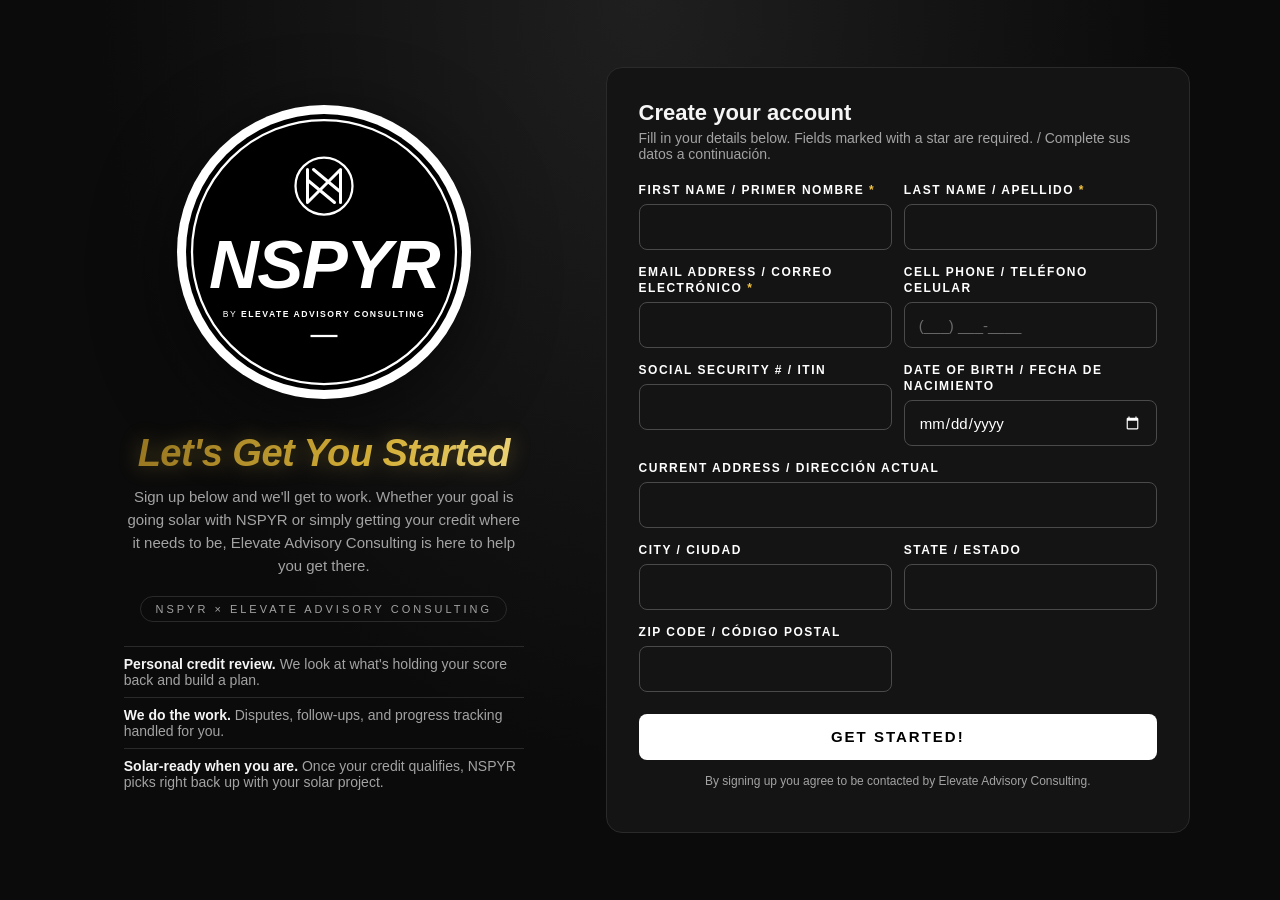
==== signup.html @ c7d2de72 "Give signup headline an animated gold shimmer Co-Authored-By: Claude Fable 5.1 <noreply@anthropic.co" ====
<!doctype html>
<html lang="en">
<head>
<meta charset="utf-8">
<meta name="viewport" content="width=device-width, initial-scale=1">
<title>Get Started — NSPYR × Elevate Advisory Consulting</title>
<style>
  :root{--bg:#0b0b0b;--panel:#141414;--line:#2a2a2a;--text:#f5f5f5;--muted:#a3a3a3;--accent:#fff;--warn:#f5c542}
  *{box-sizing:border-box}
  body{margin:0;background:radial-gradient(ellipse at top,#1f1f1f,var(--bg) 60%);color:var(--text);font-family:Helvetica,Arial,sans-serif;min-height:100vh;display:flex;align-items:center;justify-content:center;padding:32px 16px}
  .wrap{display:grid;grid-template-columns:1fr 1.25fr;gap:48px;max-width:1100px;width:100%;align-items:center}
  .brand{text-align:center}
  .brand img{width:min(300px,75vw);height:auto;filter:drop-shadow(0 20px 40px rgba(0,0,0,.6))}
  .brand h1{font-size:clamp(26px,3.5vw,38px);font-weight:900;font-style:italic;letter-spacing:-.5px;margin:26px 0 10px;background:linear-gradient(110deg,#8a6a1c 0%,#d4af37 25%,#fff3b0 48%,#d4af37 60%,#8a6a1c 80%,#d4af37 100%);background-size:250% auto;-webkit-background-clip:text;background-clip:text;color:transparent;-webkit-text-fill-color:transparent;animation:goldShine 3.5s linear infinite;filter:drop-shadow(0 0 10px rgba(212,175,55,.35))}
  @keyframes goldShine{to{background-position:250% center}}
  .brand p{color:var(--muted);line-height:1.55;margin:0 auto;max-width:400px;font-size:15px}
  .tag{display:inline-block;margin-top:18px;padding:6px 14px;border:1px solid var(--line);border-radius:999px;font-size:11px;letter-spacing:3px;text-transform:uppercase;color:var(--muted)}
  .perks{text-align:left;margin:24px auto 0;max-width:400px;padding:0;list-style:none;font-size:14px;color:var(--muted)}
  .perks li{padding:9px 0;border-top:1px solid var(--line)}
  .perks b{color:var(--text)}
  .card{background:var(--panel);border:1px solid var(--line);border-radius:16px;padding:32px}
  .card h2{margin:0 0 4px;font-size:22px}
  .card .sub{color:var(--muted);margin:0 0 20px;font-size:14px}
  /* Dispute Process form: transparent background, white labels */
  .dp-form{width:100%;max-width:none;margin:0;padding:0;border:0;background:transparent;color:var(--text);font-family:inherit}
  .dp-form .grid{display:grid;grid-template-columns:1fr 1fr;gap:14px 12px}
  .dp-form .field{margin:0}
  .dp-form .field.full{grid-column:1/-1}
  .dp-form .field:has(input[required]) label::after{content:" *";color:var(--warn)}
  .dp-form label{display:block;margin:0 0 6px;color:#fff;font-size:12px;line-height:16px;font-weight:700;letter-spacing:1.5px;text-transform:uppercase}
  .dp-form input:not([type=hidden]){height:46px;width:100%;display:block;padding:10px 14px;background:transparent;border:1px solid #4a4a4a;border-radius:8px;color:#fff;font-size:15px;font-weight:400;font-family:inherit;color-scheme:dark}
  .dp-form input::placeholder{color:#6b6b6b}
  .dp-form input:focus{outline:none;border-color:#fff}
  .dp-form .actions{margin:22px 0 0}
  .dp-form button{width:100%;display:block;padding:14px;background:var(--accent);color:#000;border:0;border-radius:8px;font-weight:900;font-size:15px;letter-spacing:2px;text-transform:uppercase;cursor:pointer;line-height:1.2;font-family:inherit}
  .dp-form button:hover{background:#e6e6e6}
  .fine{font-size:12px;color:var(--muted);text-align:center;margin-top:14px}
  @media(max-width:820px){.wrap{grid-template-columns:1fr}.dp-form .grid{grid-template-columns:1fr}}
</style>
</head>
<body>
<main class="wrap">
  <section class="brand">
    <img src="assets/nspyr-elevate-logo.svg" alt="NSPYR by Elevate Advisory Consulting">
    <h1>Let's Get You Started</h1>
    <p>Sign up below and we'll get to work. Whether your goal is going solar with NSPYR or simply getting your credit where it needs to be, Elevate Advisory Consulting is here to help you get there.</p>
    <span class="tag">NSPYR × Elevate Advisory Consulting</span>
    <ul class="perks">
      <li><b>Personal credit review.</b> We look at what's holding your score back and build a plan.</li>
      <li><b>We do the work.</b> Disputes, follow-ups, and progress tracking handled for you.</li>
      <li><b>Solar-ready when you are.</b> Once your credit qualifies, NSPYR picks right back up with your solar project.</li>
    </ul>
  </section>

  <section class="card">
    <h2>Create your account</h2>
    <p class="sub">Fill in your details below. Fields marked with a star are required. / Complete sus datos a continuación.</p>

<form action="https://pulse.disputeprocess.com/CustumFieldController"
      onsubmit="return submitForm(this);"
      enctype="multipart/form-data"
      method="POST"
      class="dp-form">

    <input type="hidden" name="method" value="addWebFormData">
    <input type="hidden" name="tab_info_id" value="cXo0Q0dhNSs2cTdDUVg2OG1zdlRFUT09">
    <input type="hidden" name="redirect_url" value="https://app.myfreescorenow.com/enroll/B02C0134">
    <input type="hidden" name="company_id" value="M3Z6NGlhWDBxZmRjNk5jQVZPdEZrdz09">
    <input type="hidden" name="cust_type" value="2">
    <input type="hidden" name="add_affiliate_flag" value="0">
    <input type="hidden" name="assignedto_id" value="26055">
    <input type="hidden" name="sales_representative_id" value="26055">
    <input type="hidden" name="workflow_statusid" value="30">
    <input type="hidden" name="folder_statusid" value="1">
    <input type="hidden" name="customer_statusid" value="1">
    <input type="hidden" name="portalAccess" value="1">
    <input type="hidden" name="customerAgreementIDs" value="30537">

    <div class="grid">
        <div class="field">
            <label>First Name / Primer Nombre</label>
            <div><input type="text" class="form-control" name="firstName" required></div>
        </div>
        <div class="field">
            <label>Last Name / Apellido</label>
            <div><input type="text" class="form-control" name="lastName" required></div>
        </div>
        <div class="field">
            <label>Email Address / Correo Electrónico</label>
            <div><input type="email" name="email" required></div>
        </div>
        <div class="field">
            <label>Cell Phone / Teléfono Celular</label>
            <div><input type="text" name="mobilePhone1" placeholder="(___) ___-____"></div>
        </div>
        <div class="field">
            <label>Social Security # / ITIN</label>
            <div><input type="text" class="form-control" name="socialSecurityNumber1"></div>
        </div>
        <div class="field">
            <label>Date Of Birth / Fecha de Nacimiento</label>
            <div><input type="date" name="dateOfBirth"></div>
        </div>
        <div class="field full">
            <label>Current Address / Dirección Actual</label>
            <div><input type="text" class="form-control" name="currentAddress"></div>
        </div>
        <div class="field">
            <label>City / Ciudad</label>
            <div><input type="text" class="form-control" name="city"></div>
        </div>
        <div class="field">
            <label>State / Estado</label>
            <div><input type="text" class="form-control" name="state"></div>
        </div>
        <div class="field">
            <label>Zip code / Código Postal</label>
            <div><input type="text" class="form-control" name="zipCode1"></div>
        </div>
    </div>

    <div class="actions">
        <button type="submit" class="btn btn-info">GET STARTED!</button>
    </div>

</form>

    <p class="fine">By signing up you agree to be contacted by Elevate Advisory Consulting.</p>
  </section>
</main>


<script>
var formData1 = new FormData();

const submitForm = function submitForm(form) {

    var elements = form;
    var formData = new FormData();

    var firstName = "",
        lastName = "",
        currentAddress = "",
        city = "",
        state = "",
        zipCode = "",
        mobilePhone = "",
        email = "",
        userPassword = "";

    for (var i = 0; i < elements.length; i++) {

        var currentElement = elements[i].name;

        if (currentElement.includes("firstName"))
            firstName = elements[i].value.length > 0 && elements[i].value != undefined
                ? elements[i].value
                : "";

        if (currentElement.includes("lastName"))
            lastName = elements[i].value.length > 0 && elements[i].value != undefined
                ? elements[i].value
                : "";

        if (currentElement.includes("currentAddress"))
            currentAddress = elements[i].value.length > 0 && elements[i].value != undefined
                ? elements[i].value
                : "";

        if (currentElement.includes("city"))
            city = elements[i].value.length > 0 && elements[i].value != undefined
                ? elements[i].value
                : "";

        if (currentElement.includes("state"))
            state = elements[i].value.length > 0 && elements[i].value != undefined
                ? elements[i].value
                : "";

        if (currentElement.includes("zipCode"))
            zipCode = elements[i].value.length > 0 && elements[i].value != undefined
                ? elements[i].value
                : "";

        if (currentElement.includes("mobilePhone"))
            mobilePhone = elements[i].value.length > 0 && elements[i].value != undefined
                ? elements[i].value
                : "";

        if (currentElement.includes("monitoringUsername"))
            email = elements[i].value.length > 0 && elements[i].value != undefined
                ? elements[i].value
                : "";

        if (currentElement.includes("password"))
            userPassword = elements[i].value.length > 0 && elements[i].value != undefined
                ? elements[i].value
                : "";

        if (currentElement.includes("socialSecurityNumber")) {

            if (elements[i].value.length > 0) {

                var ssnValidResult = SSNValidation(elements[i].value);

                if (!ssnValidResult)
                    return false;
            }
        }

        if (currentElement.includes("selectBoxes")) {

            var obj = {};

            obj[elements[i].value] = elements[i].checked ? true : false;

            try {
                formData.append(elements[i].name, JSON.stringify(obj));
            } catch (error) {
                formData.append(elements[i].name, elements[i].value);
            }

        } else if (currentElement.includes("uploadDocument")) {

            formData.append(
                currentElement,
                elements[i].value + "~~~~" + formData1.get(currentElement)
            );

        } else if (currentElement.includes("radio")) {

            if (elements[i].checked) {
                formData.append(elements[i].name, elements[i].value);
            }

        } else if (currentElement.includes("checkbox")) {

            formData.append(
                elements[i].name,
                elements[i].checked
            );

        } else {

            formData.append(
                elements[i].name,
                elements[i].value
            );
        }
    }

    var REDIRECT_URL = "https://app.myfreescorenow.com/enroll/B02C0134";
    var submitBtn = form.querySelector('button[type="submit"]');
    if (submitBtn) { submitBtn.disabled = true; submitBtn.textContent = "Submitting..."; }

    var xmlHttp = new XMLHttpRequest();

    xmlHttp.onreadystatechange = function() {

        if (xmlHttp.readyState == 4) {

            if (xmlHttp.responseText && xmlHttp.responseText.includes("Account is in-activated")) {

                alert(
                    "Account Inactive: We apologize, but the service associated with this link is currently inactive. Please contact the business or individual who provided you with this link for further assistance. Thank you for your understanding"
                );
                if (submitBtn) { submitBtn.disabled = false; submitBtn.textContent = "GET STARTED!"; }
                return;
            }

            // Always send the client to the enrollment page once the submission has completed.
            window.location.replace(REDIRECT_URL);
        }
    };

    xmlHttp.open(
        "post",
        "https://pulse.disputeprocess.com/CustumFieldController?method=addWebFormData"
    );

    xmlHttp.send(formData);

    return false;
};


function SSNValidation(ssn) {

    var matchArr = ssn.match(/^[0-9]+$/);

    if (matchArr == null) {

        alert("Invalid SSN. Digits only.");
        return false;

    } else if (matchArr[0].length > 9) {

        alert("SSN number should be 9 digits only.");
        return false;

    } else if (matchArr[0].length < 4) {

        alert("Please enter last 4 digits of SSN.");
        return false;

    } else {

        return true;
    }
}


var convertToBinaryData = function(thisEle) {

    if ((thisEle.files[0].size / (1024 * 1024)).toFixed(2) > 10) {

        thisEle.style.border = "1px solid red";
        thisEle.value = '';

        setTimeout(function() {
            thisEle.style.border = "1px none rgb(218, 224, 235)";
        }, 5000);

        alert("File upload size should be less than 10MB");

        return false;

    } else if (
        thisEle.files[0].name.includes('.heic') ||
        ["png", "jpg", "jpeg", "heic", "heif", "pdf", "html", "htm"]
            .includes(thisEle.files[0].type.split("/")[1])
    ) {

        const f = thisEle.files[0];
        const reader = new FileReader();

        reader.onload = function(evt) {

            const contents = evt.target.result;

            formData1.append(
                thisEle.name,
                contents
            );
        };

        reader.readAsDataURL(f);

    } else {

        thisEle.value = '';
        thisEle.style.border = "1px solid red";

        setTimeout(function() {
            thisEle.style.border = "1px none rgb(218, 224, 235)";
        }, 5000);

        alert(
            "Please upload .png, .jpg, .jpeg, .heic, .pdf, .html, .htm format file types only"
        );

        return false;
    }
};
</script>
</body>
</html>
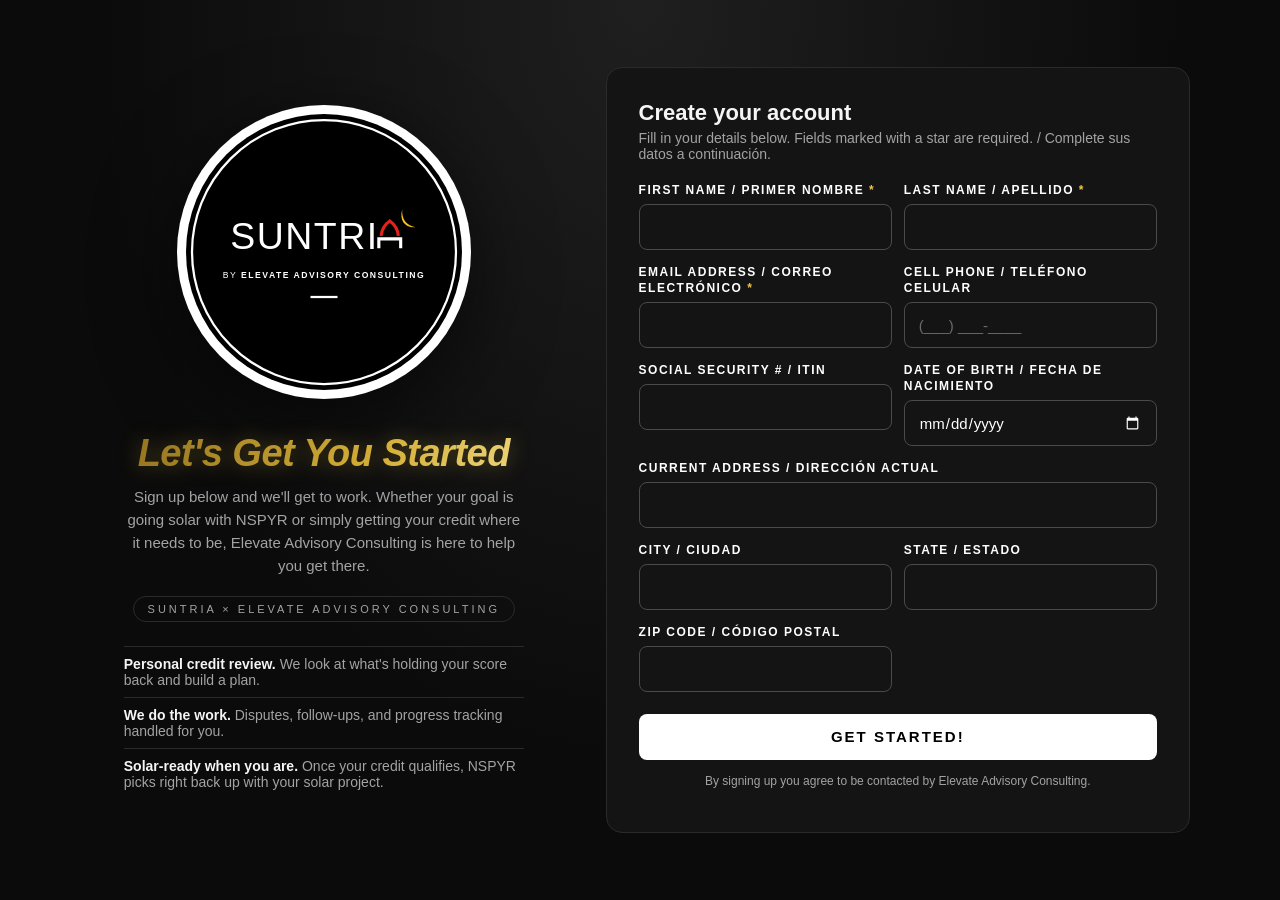
==== commit 99d68176: "Credit SUNTRIA in signup page partner tag Co-Authored-By: Claude Fable 5.1 <noreply@anthropic.com> C" ====
--- a/signup.html
+++ b/signup.html
@@ -3,7 +3,7 @@
 <head>
 <meta charset="utf-8">
 <meta name="viewport" content="width=device-width, initial-scale=1">
-<title>Get Started — NSPYR × Elevate Advisory Consulting</title>
+<title>Get Started — SUNTRIA × Elevate Advisory Consulting</title>
 <style>
   :root{--bg:#0b0b0b;--panel:#141414;--line:#2a2a2a;--text:#f5f5f5;--muted:#a3a3a3;--accent:#fff;--warn:#f5c542}
   *{box-sizing:border-box}
@@ -44,7 +44,7 @@
     <img src="assets/nspyr-elevate-logo.svg" alt="NSPYR by Elevate Advisory Consulting">
     <h1>Let's Get You Started</h1>
     <p>Sign up below and we'll get to work. Whether your goal is going solar with NSPYR or simply getting your credit where it needs to be, Elevate Advisory Consulting is here to help you get there.</p>
-    <span class="tag">NSPYR × Elevate Advisory Consulting</span>
+    <span class="tag">SUNTRIA × Elevate Advisory Consulting</span>
     <ul class="perks">
       <li><b>Personal credit review.</b> We look at what's holding your score back and build a plan.</li>
       <li><b>We do the work.</b> Disputes, follow-ups, and progress tracking handled for you.</li>
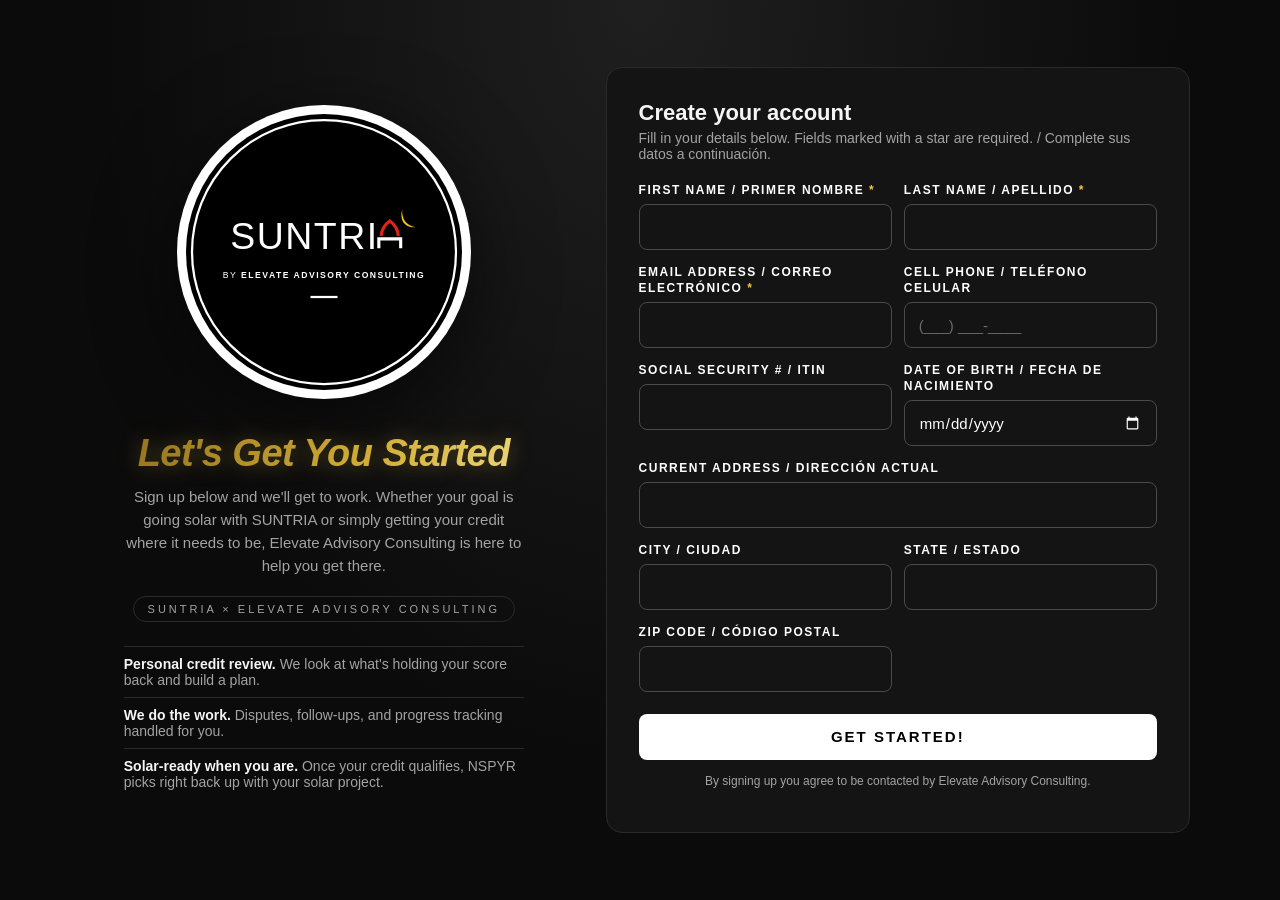
==== commit 9479da1d: "Say SUNTRIA in signup page intro copy Co-Authored-By: Claude Fable 5.1 <noreply@anthropic.com> Claud" ====
--- a/signup.html
+++ b/signup.html
@@ -43,7 +43,7 @@
   <section class="brand">
     <img src="assets/nspyr-elevate-logo.svg" alt="NSPYR by Elevate Advisory Consulting">
     <h1>Let's Get You Started</h1>
-    <p>Sign up below and we'll get to work. Whether your goal is going solar with NSPYR or simply getting your credit where it needs to be, Elevate Advisory Consulting is here to help you get there.</p>
+    <p>Sign up below and we'll get to work. Whether your goal is going solar with SUNTRIA or simply getting your credit where it needs to be, Elevate Advisory Consulting is here to help you get there.</p>
     <span class="tag">SUNTRIA × Elevate Advisory Consulting</span>
     <ul class="perks">
       <li><b>Personal credit review.</b> We look at what's holding your score back and build a plan.</li>
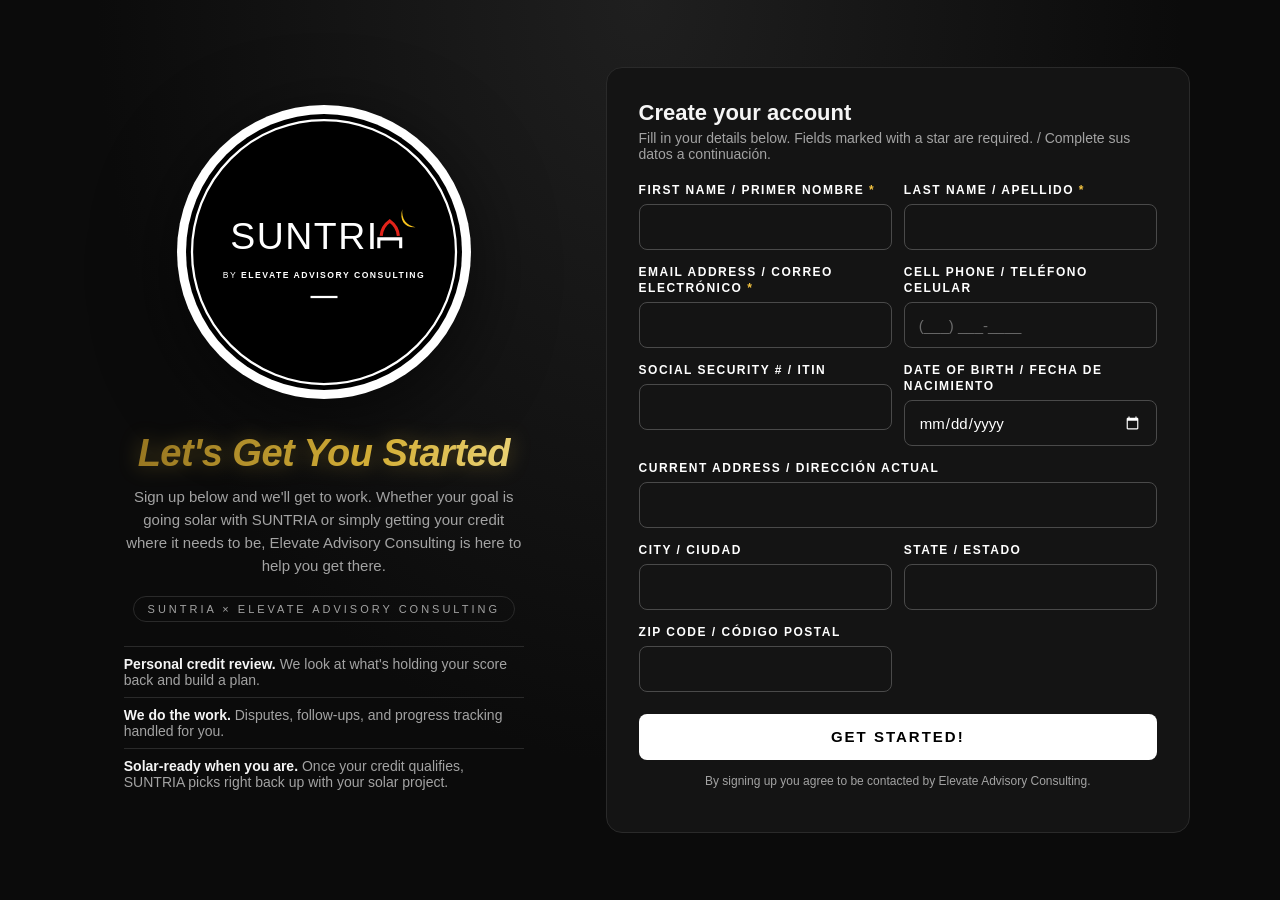
==== commit 0cf4d544: "Say SUNTRIA in signup page perk list Co-Authored-By: Claude Fable 5.1 <noreply@anthropic.com> Claude" ====
--- a/signup.html
+++ b/signup.html
@@ -48,7 +48,7 @@
     <ul class="perks">
       <li><b>Personal credit review.</b> We look at what's holding your score back and build a plan.</li>
       <li><b>We do the work.</b> Disputes, follow-ups, and progress tracking handled for you.</li>
-      <li><b>Solar-ready when you are.</b> Once your credit qualifies, NSPYR picks right back up with your solar project.</li>
+      <li><b>Solar-ready when you are.</b> Once your credit qualifies, SUNTRIA picks right back up with your solar project.</li>
     </ul>
   </section>
 
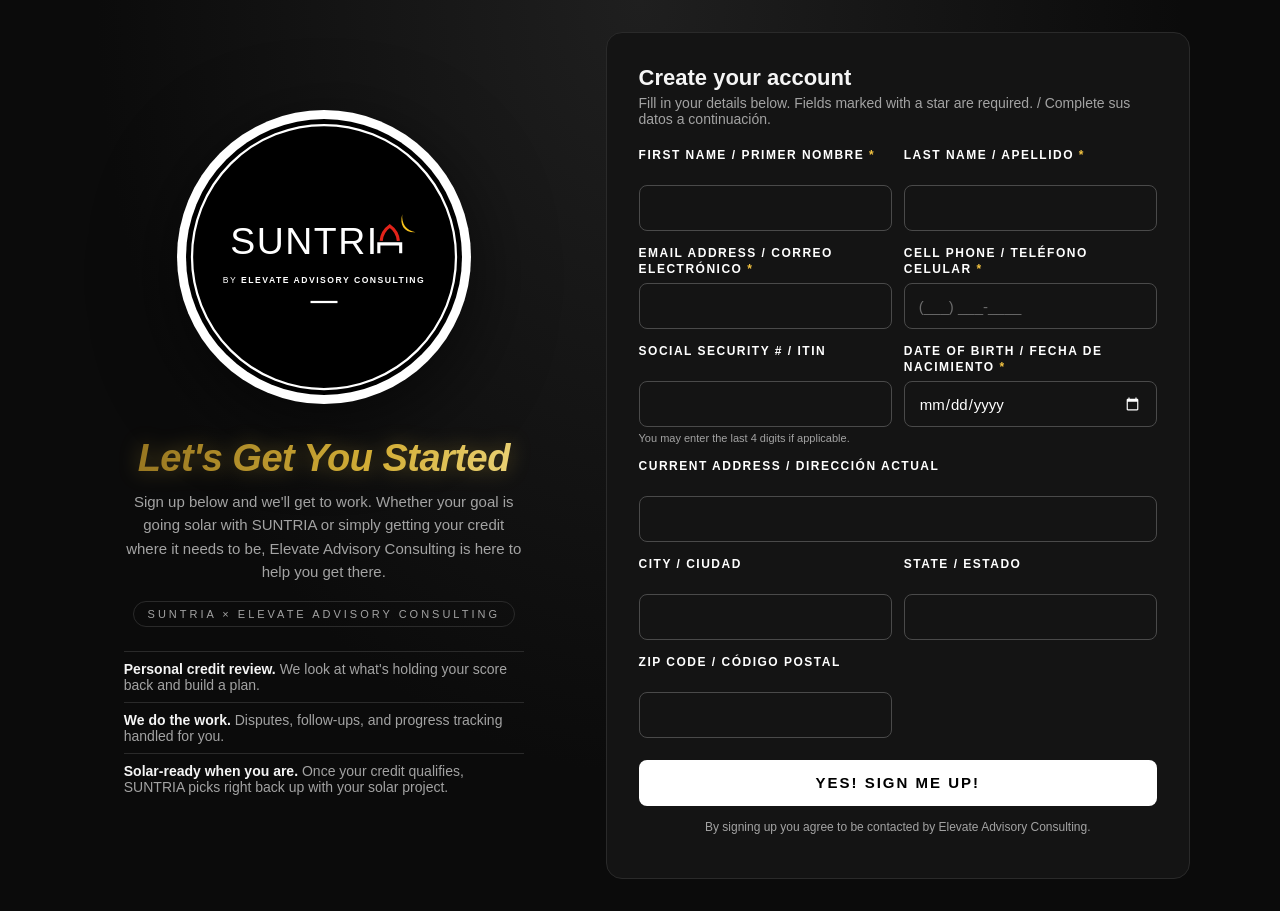
==== commit a8f4dfa9: "Swap signup form for new Dispute Process account form New tab, company, rep and agreement IDs, email" ====
--- a/signup.html
+++ b/signup.html
@@ -22,20 +22,23 @@
   .card h2{margin:0 0 4px;font-size:22px}
   .card .sub{color:var(--muted);margin:0 0 20px;font-size:14px}
   /* Dispute Process form: transparent background, white labels */
-  .dp-form{width:100%;max-width:none;margin:0;padding:0;border:0;background:transparent;color:var(--text);font-family:inherit}
-  .dp-form .grid{display:grid;grid-template-columns:1fr 1fr;gap:14px 12px}
-  .dp-form .field{margin:0}
-  .dp-form .field.full{grid-column:1/-1}
-  .dp-form .field:has(input[required]) label::after{content:" *";color:var(--warn)}
-  .dp-form label{display:block;margin:0 0 6px;color:#fff;font-size:12px;line-height:16px;font-weight:700;letter-spacing:1.5px;text-transform:uppercase}
-  .dp-form input:not([type=hidden]){height:46px;width:100%;display:block;padding:10px 14px;background:transparent;border:1px solid #4a4a4a;border-radius:8px;color:#fff;font-size:15px;font-weight:400;font-family:inherit;color-scheme:dark}
-  .dp-form input::placeholder{color:#6b6b6b}
-  .dp-form input:focus{outline:none;border-color:#fff}
-  .dp-form .actions{margin:22px 0 0}
-  .dp-form button{width:100%;display:block;padding:14px;background:var(--accent);color:#000;border:0;border-radius:8px;font-weight:900;font-size:15px;letter-spacing:2px;text-transform:uppercase;cursor:pointer;line-height:1.2;font-family:inherit}
-  .dp-form button:hover{background:#e6e6e6}
+  .credit-repair-form{width:100%;margin:0;padding:0;border:0;background:transparent;color:var(--text);font-family:inherit}
+  .credit-repair-form .form-grid{display:grid;grid-template-columns:repeat(2,minmax(0,1fr));gap:14px 12px}
+  .credit-repair-form .form-group{display:flex;flex-direction:column;margin:0}
+  .credit-repair-form .form-group-full{grid-column:1/-1}
+  .credit-repair-form .form-group:has(input[required]) label::after{content:" *";color:var(--warn)}
+  .credit-repair-form label{display:block;min-height:32px;margin:0 0 6px;color:#fff;font-size:12px;line-height:16px;font-weight:700;letter-spacing:1.5px;text-transform:uppercase}
+  .credit-repair-form input:not([type=hidden]){height:46px;width:100%;box-sizing:border-box;display:block;padding:10px 14px;background:transparent;border:1px solid #4a4a4a;border-radius:8px;color:#fff;font-size:15px;font-weight:400;font-family:inherit;color-scheme:dark}
+  .credit-repair-form input::placeholder{color:#6b6b6b}
+  .credit-repair-form input:focus{outline:none;border-color:#fff}
+  .credit-repair-form small{margin-top:5px;color:var(--muted);font-size:11px}
+  .credit-repair-form .submit-button{width:100%;display:block;margin-top:22px;padding:14px;background:var(--accent);color:#000;border:0;border-radius:8px;font-weight:900;font-size:15px;letter-spacing:2px;text-transform:uppercase;cursor:pointer;line-height:1.2;font-family:inherit}
+  .credit-repair-form .submit-button:hover{background:#e6e6e6}
+  .credit-repair-form .submit-button:disabled{opacity:.6;cursor:not-allowed}
+  .credit-repair-form .form-message{margin-top:14px;text-align:center;font-size:14px;color:var(--warn)}
+  .credit-repair-form .form-message:empty{display:none}
   .fine{font-size:12px;color:var(--muted);text-align:center;margin-top:14px}
-  @media(max-width:820px){.wrap{grid-template-columns:1fr}.dp-form .grid{grid-template-columns:1fr}}
+  @media(max-width:820px){.wrap{grid-template-columns:1fr}.credit-repair-form .form-grid{grid-template-columns:1fr}}
 </style>
 </head>
 <body>
@@ -56,73 +59,37 @@
     <h2>Create your account</h2>
     <p class="sub">Fill in your details below. Fields marked with a star are required. / Complete sus datos a continuación.</p>
 
-<form action="https://pulse.disputeprocess.com/CustumFieldController"
-      onsubmit="return submitForm(this);"
-      enctype="multipart/form-data"
-      method="POST"
-      class="dp-form">
+<form action="https://pulse.disputeprocess.com/CustumFieldController" onsubmit="return submitForm(this);" enctype="multipart/form-data" method="POST" class="credit-repair-form">
+  <!-- DISPUTE PROCESS SETTINGS -->
+  <input type="hidden" name="method" value="addWebFormData">
+  <input type="hidden" name="tab_info_id" value="bUt4d21QYTZCWGRsVVpONE9CUlNpZz09">
+  <input type="hidden" name="redirect_url" value="https://app.myfreescorenow.com/enroll/B02C0134">
+  <input type="hidden" name="company_id" value="N1FiRlBIdmhXMUNZRDJyUEgyRzE4UT09">
+  <input type="hidden" name="cust_type" value="2">
+  <input type="hidden" name="add_affiliate_flag" value="0">
+  <input type="hidden" name="assignedto_id" value="39341">
+  <input type="hidden" name="sales_representative_id" value="39341">
+  <input type="hidden" name="workflow_statusid" value="30">
+  <input type="hidden" name="folder_statusid" value="1">
+  <input type="hidden" name="customer_statusid" value="-1">
+  <input type="hidden" name="portalAccess" value="1">
+  <input type="hidden" name="customerAgreementIDs" value="47330">
 
-    <input type="hidden" name="method" value="addWebFormData">
-    <input type="hidden" name="tab_info_id" value="cXo0Q0dhNSs2cTdDUVg2OG1zdlRFUT09">
-    <input type="hidden" name="redirect_url" value="https://app.myfreescorenow.com/enroll/B02C0134">
-    <input type="hidden" name="company_id" value="M3Z6NGlhWDBxZmRjNk5jQVZPdEZrdz09">
-    <input type="hidden" name="cust_type" value="2">
-    <input type="hidden" name="add_affiliate_flag" value="0">
-    <input type="hidden" name="assignedto_id" value="26055">
-    <input type="hidden" name="sales_representative_id" value="26055">
-    <input type="hidden" name="workflow_statusid" value="30">
-    <input type="hidden" name="folder_statusid" value="1">
-    <input type="hidden" name="customer_statusid" value="1">
-    <input type="hidden" name="portalAccess" value="1">
-    <input type="hidden" name="customerAgreementIDs" value="30537">
+  <div class="form-grid">
+    <div class="form-group"><label>First Name / Primer Nombre</label><input type="text" name="firstName" required></div>
+    <div class="form-group"><label>Last Name / Apellido</label><input type="text" name="lastName" required></div>
+    <div class="form-group"><label>Email Address / Correo Electrónico</label><input type="email" name="email1" required></div>
+    <div class="form-group"><label>Cell Phone / Teléfono Celular</label><input type="tel" name="mobilePhone1" placeholder="(___) ___-____" required></div>
+    <div class="form-group"><label>Social Security # / ITIN</label><input type="text" name="socialSecurityNumber1" inputmode="numeric" autocomplete="off"><small>You may enter the last 4 digits if applicable.</small></div>
+    <div class="form-group"><label>Date of Birth / Fecha de Nacimiento</label><input type="date" name="dateOfBirth" required></div>
+    <div class="form-group form-group-full"><label>Current Address / Dirección Actual</label><input type="text" name="currentAddress"></div>
+    <div class="form-group"><label>City / Ciudad</label><input type="text" name="city"></div>
+    <div class="form-group"><label>State / Estado</label><input type="text" name="state"></div>
+    <div class="form-group"><label>ZIP Code / Código Postal</label><input type="text" name="zipCode1"></div>
+  </div>
 
-    <div class="grid">
-        <div class="field">
-            <label>First Name / Primer Nombre</label>
-            <div><input type="text" class="form-control" name="firstName" required></div>
-        </div>
-        <div class="field">
-            <label>Last Name / Apellido</label>
-            <div><input type="text" class="form-control" name="lastName" required></div>
-        </div>
-        <div class="field">
-            <label>Email Address / Correo Electrónico</label>
-            <div><input type="email" name="email" required></div>
-        </div>
-        <div class="field">
-            <label>Cell Phone / Teléfono Celular</label>
-            <div><input type="text" name="mobilePhone1" placeholder="(___) ___-____"></div>
-        </div>
-        <div class="field">
-            <label>Social Security # / ITIN</label>
-            <div><input type="text" class="form-control" name="socialSecurityNumber1"></div>
-        </div>
-        <div class="field">
-            <label>Date Of Birth / Fecha de Nacimiento</label>
-            <div><input type="date" name="dateOfBirth"></div>
-        </div>
-        <div class="field full">
-            <label>Current Address / Dirección Actual</label>
-            <div><input type="text" class="form-control" name="currentAddress"></div>
-        </div>
-        <div class="field">
-            <label>City / Ciudad</label>
-            <div><input type="text" class="form-control" name="city"></div>
-        </div>
-        <div class="field">
-            <label>State / Estado</label>
-            <div><input type="text" class="form-control" name="state"></div>
-        </div>
-        <div class="field">
-            <label>Zip code / Código Postal</label>
-            <div><input type="text" class="form-control" name="zipCode1"></div>
-        </div>
-    </div>
-
-    <div class="actions">
-        <button type="submit" class="btn btn-info">GET STARTED!</button>
-    </div>
-
+  <button type="submit" class="submit-button">YES! Sign Me Up!</button>
+  <div id="form-message" class="form-message"></div>
 </form>
 
     <p class="fine">By signing up you agree to be contacted by Elevate Advisory Consulting.</p>
@@ -131,237 +98,59 @@
 
 
 <script>
-var formData1 = new FormData();
+var REDIRECT_URL = "https://app.myfreescorenow.com/enroll/B02C0134";
 
-const submitForm = function submitForm(form) {
+function submitForm(form) {
+  var formData = new FormData();
+  for (var i = 0; i < form.elements.length; i++) {
+    var element = form.elements[i];
+    if (!element.name) continue;
+    var name = element.name;
 
-    var elements = form;
-    var formData = new FormData();
-
-    var firstName = "",
-        lastName = "",
-        currentAddress = "",
-        city = "",
-        state = "",
-        zipCode = "",
-        mobilePhone = "",
-        email = "",
-        userPassword = "";
-
-    for (var i = 0; i < elements.length; i++) {
-
-        var currentElement = elements[i].name;
-
-        if (currentElement.includes("firstName"))
-            firstName = elements[i].value.length > 0 && elements[i].value != undefined
-                ? elements[i].value
-                : "";
-
-        if (currentElement.includes("lastName"))
-            lastName = elements[i].value.length > 0 && elements[i].value != undefined
-                ? elements[i].value
-                : "";
-
-        if (currentElement.includes("currentAddress"))
-            currentAddress = elements[i].value.length > 0 && elements[i].value != undefined
-                ? elements[i].value
-                : "";
-
-        if (currentElement.includes("city"))
-            city = elements[i].value.length > 0 && elements[i].value != undefined
-                ? elements[i].value
-                : "";
-
-        if (currentElement.includes("state"))
-            state = elements[i].value.length > 0 && elements[i].value != undefined
-                ? elements[i].value
-                : "";
-
-        if (currentElement.includes("zipCode"))
-            zipCode = elements[i].value.length > 0 && elements[i].value != undefined
-                ? elements[i].value
-                : "";
-
-        if (currentElement.includes("mobilePhone"))
-            mobilePhone = elements[i].value.length > 0 && elements[i].value != undefined
-                ? elements[i].value
-                : "";
-
-        if (currentElement.includes("monitoringUsername"))
-            email = elements[i].value.length > 0 && elements[i].value != undefined
-                ? elements[i].value
-                : "";
-
-        if (currentElement.includes("password"))
-            userPassword = elements[i].value.length > 0 && elements[i].value != undefined
-                ? elements[i].value
-                : "";
-
-        if (currentElement.includes("socialSecurityNumber")) {
-
-            if (elements[i].value.length > 0) {
-
-                var ssnValidResult = SSNValidation(elements[i].value);
-
-                if (!ssnValidResult)
-                    return false;
-            }
-        }
-
-        if (currentElement.includes("selectBoxes")) {
-
-            var obj = {};
-
-            obj[elements[i].value] = elements[i].checked ? true : false;
-
-            try {
-                formData.append(elements[i].name, JSON.stringify(obj));
-            } catch (error) {
-                formData.append(elements[i].name, elements[i].value);
-            }
-
-        } else if (currentElement.includes("uploadDocument")) {
-
-            formData.append(
-                currentElement,
-                elements[i].value + "~~~~" + formData1.get(currentElement)
-            );
-
-        } else if (currentElement.includes("radio")) {
-
-            if (elements[i].checked) {
-                formData.append(elements[i].name, elements[i].value);
-            }
-
-        } else if (currentElement.includes("checkbox")) {
-
-            formData.append(
-                elements[i].name,
-                elements[i].checked
-            );
-
-        } else {
-
-            formData.append(
-                elements[i].name,
-                elements[i].value
-            );
-        }
+    if (name.indexOf("socialSecurityNumber") !== -1 && element.value.length > 0) {
+      if (!SSNValidation(element.value)) return false;
     }
 
-    var REDIRECT_URL = "https://app.myfreescorenow.com/enroll/B02C0134";
-    var submitBtn = form.querySelector('button[type="submit"]');
-    if (submitBtn) { submitBtn.disabled = true; submitBtn.textContent = "Submitting..."; }
+    if (element.type === "checkbox") {
+      formData.append(name, element.checked);
+    } else if (element.type === "radio") {
+      if (element.checked) formData.append(name, element.value);
+    } else {
+      formData.append(name, element.value);
+    }
+  }
 
-    var xmlHttp = new XMLHttpRequest();
+  var button = form.querySelector(".submit-button");
+  var message = form.querySelector("#form-message");
+  button.disabled = true;
+  button.textContent = "Submitting...";
+  message.textContent = "";
 
-    xmlHttp.onreadystatechange = function() {
+  var xmlHttp = new XMLHttpRequest();
+  xmlHttp.onreadystatechange = function() {
+    if (xmlHttp.readyState !== 4) return;
 
-        if (xmlHttp.readyState == 4) {
+    if (xmlHttp.responseText && xmlHttp.responseText.indexOf("Account is in-activated") !== -1) {
+      button.disabled = false;
+      button.textContent = "YES! Sign Me Up!";
+      message.textContent = "This registration service is currently inactive. Please contact us for assistance.";
+      return;
+    }
 
-            if (xmlHttp.responseText && xmlHttp.responseText.includes("Account is in-activated")) {
-
-                alert(
-                    "Account Inactive: We apologize, but the service associated with this link is currently inactive. Please contact the business or individual who provided you with this link for further assistance. Thank you for your understanding"
-                );
-                if (submitBtn) { submitBtn.disabled = false; submitBtn.textContent = "GET STARTED!"; }
-                return;
-            }
-
-            // Always send the client to the enrollment page once the submission has completed.
-            window.location.replace(REDIRECT_URL);
-        }
-    };
-
-    xmlHttp.open(
-        "post",
-        "https://pulse.disputeprocess.com/CustumFieldController?method=addWebFormData"
-    );
-
-    xmlHttp.send(formData);
-
-    return false;
-};
-
+    window.location.replace(REDIRECT_URL);
+  };
+  xmlHttp.open("POST", "https://pulse.disputeprocess.com/CustumFieldController?method=addWebFormData", true);
+  xmlHttp.send(formData);
+  return false;
+}
 
 function SSNValidation(ssn) {
-
-    var matchArr = ssn.match(/^[0-9]+$/);
-
-    if (matchArr == null) {
-
-        alert("Invalid SSN. Digits only.");
-        return false;
-
-    } else if (matchArr[0].length > 9) {
-
-        alert("SSN number should be 9 digits only.");
-        return false;
-
-    } else if (matchArr[0].length < 4) {
-
-        alert("Please enter last 4 digits of SSN.");
-        return false;
-
-    } else {
-
-        return true;
-    }
+  var cleanSSN = ssn.replace(/\D/g, "");
+  if (!/^[0-9]+$/.test(cleanSSN)) { alert("Invalid SSN/ITIN. Please enter digits only."); return false; }
+  if (cleanSSN.length > 9) { alert("SSN/ITIN cannot contain more than 9 digits."); return false; }
+  if (cleanSSN.length < 4) { alert("Please enter at least the last 4 digits."); return false; }
+  return true;
 }
-
-
-var convertToBinaryData = function(thisEle) {
-
-    if ((thisEle.files[0].size / (1024 * 1024)).toFixed(2) > 10) {
-
-        thisEle.style.border = "1px solid red";
-        thisEle.value = '';
-
-        setTimeout(function() {
-            thisEle.style.border = "1px none rgb(218, 224, 235)";
-        }, 5000);
-
-        alert("File upload size should be less than 10MB");
-
-        return false;
-
-    } else if (
-        thisEle.files[0].name.includes('.heic') ||
-        ["png", "jpg", "jpeg", "heic", "heif", "pdf", "html", "htm"]
-            .includes(thisEle.files[0].type.split("/")[1])
-    ) {
-
-        const f = thisEle.files[0];
-        const reader = new FileReader();
-
-        reader.onload = function(evt) {
-
-            const contents = evt.target.result;
-
-            formData1.append(
-                thisEle.name,
-                contents
-            );
-        };
-
-        reader.readAsDataURL(f);
-
-    } else {
-
-        thisEle.value = '';
-        thisEle.style.border = "1px solid red";
-
-        setTimeout(function() {
-            thisEle.style.border = "1px none rgb(218, 224, 235)";
-        }, 5000);
-
-        alert(
-            "Please upload .png, .jpg, .jpeg, .heic, .pdf, .html, .htm format file types only"
-        );
-
-        return false;
-    }
-};
 </script>
 </body>
 </html>
